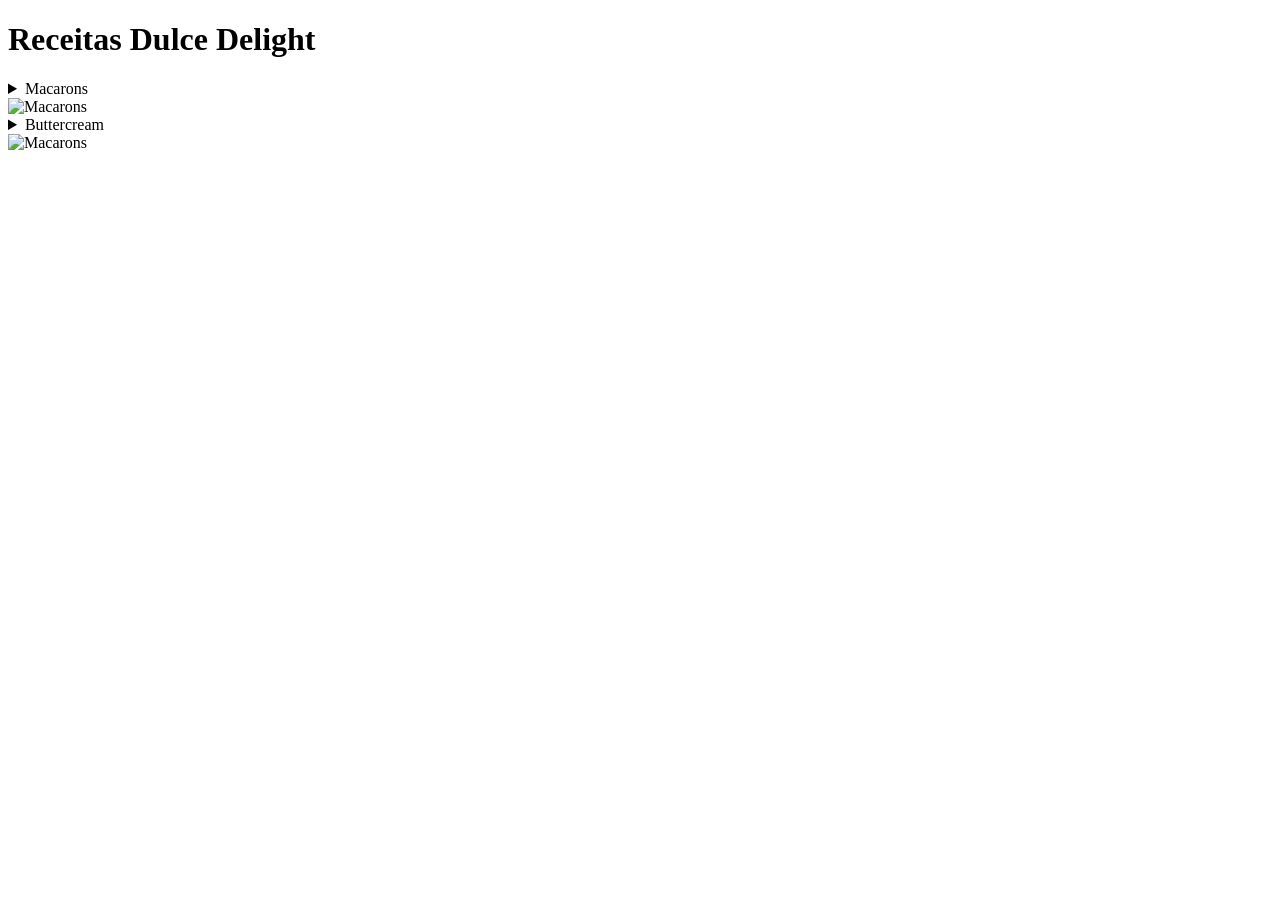
==== index.html @ c7f99413 "Rename card1.html to index.html" ====
<!DOCTYPE html>
<html lang="en">
<head>
    <meta charset="UTF-8">
    <meta name="viewport" content="width=device-width, initial-scale=1.0">
    <title>Receitas Dulce Delight</title>
</head>
<body>
    <div class>
        <h1>Receitas Dulce Delight</h1>
        <details>
            <summary>Macarons</summary>
            <h2>Ingredientes</h2>
            <ul>
                <li>Farinha de amêndoas: 125g (deve ser bem fina e seca)</li>
                <li>Açúcar de confeiteiro: 125g</li>
                <li>Claras de ovo: 100g (aproximadamente 3 ovos grandes)</li>
                <li>Açúcar refinado: 125g</li>
                <li>Corante alimentício em gel: Quantidade necessária (opcional)</li>
            </ul>
            <h2>Modo de preparo</h2>
            <ol>
                <li><b>Preparando os secos:</b> Processe a farinha de amêndoas com o açúcar de confeiteiro e peneire a mistura para garantir que fique bem fina.</li>
                <li><b>Merengue:</b> Bata as claras em neve. Quando começarem a espumar, adicione o açúcar refinado gradualmente <br>até obter picos firmes e brilhantes. Se desejar cor, adicione o corante nesta etapa.</li>
                <li><b>Macaronagem:</b> Incorpore os ingredientes secos ao merengue com uma espátula, fazendo movimentos envolventes (de fora para dentro).<br> A massa deve atingir o ponto de "fita": ao levantar a espátula, ela cai de forma fluida, mas sem sumir imediatamente.</li>
                <li><b>Pingar a massa:</b> Use um saco de confeitar com bico liso para fazer círculos sobre um tapete de silicone ou papel manteiga de boa qualidade.</li>
                <li><b>Descanso (Crucial):</b> Bata a assadeira levemente na bancada para tirar bolhas de ar. Deixe os macarons descansarem de 20 a 40 minutos <br>(até que se forme uma "pele" e a massa não grude no dedo ao tocar levemente).</li>
                <li><b>Forno:</b> Asse em forno pré-aquecido a cerca de 120°C a 140°C por 12 a 15 minutos. Eles devem formar o característico "pezinho" na base.</li>
                <li><b>Recheio:</b> Deixe esfriar completamente antes de rechear com ganache de chocolate ou buttercream.</li>
            </ol>           
        </details>
        <img src="https://static.wixstatic.com/media/8024f8_0a8fc3fb5403423a8239b4122c8adfcb~mv2.png/v1/fill/w_568,h_368,al_c,q_85,usm_0.66_1.00_0.01,enc_avif,quality_auto/8024f8_0a8fc3fb5403423a8239b4122c8adfcb~mv2.png" alt="Macarons" width="500" height="400">
        <details>
        <summary>Buttercream</summary>
            <h2>Ingredientes</h2>
            <ul>
                <li>110g de claras de ovo (aprox. 3 a 4 claras)</li>
                <li>110g de açúcar refinado (proporção 1:1 com as claras)</li>
                <li>200g de manteiga sem sal, fria mas não gelada</li>
            </ul>
            <h2>Modo de preparo</h2>
            <ol>
                <li><b>banho-maria:</b> Misture as claras e o açúcar em uma tigela e leve ao fogo em banho-maria. <br>Mexa sempre até que o açúcar esteja completamente dissolvido (ao tocar com o dedo, você não deve sentir grãos).</li>
                <li><b>Merengue:</b> Leve a mistura para a batedeira e bata em velocidade máxima até formar picos firmes e a tigela esfriar (cerca de 15 minutos).</li>
                <li><b>Manteiga:</b> Com a batedeira em velocidade média, adicione a manteiga aos poucos. Continue batendo até o creme ficar liso e brilhante.</li>
            </ol>
        </details>
        <img src="https://ichef.bbci.co.uk/food/ic/food_16x9_832/recipes/basicbuttericing_73263_16x9.jpg" alt="Macarons" width="500" height="400">
    </div>
</body>
</html>
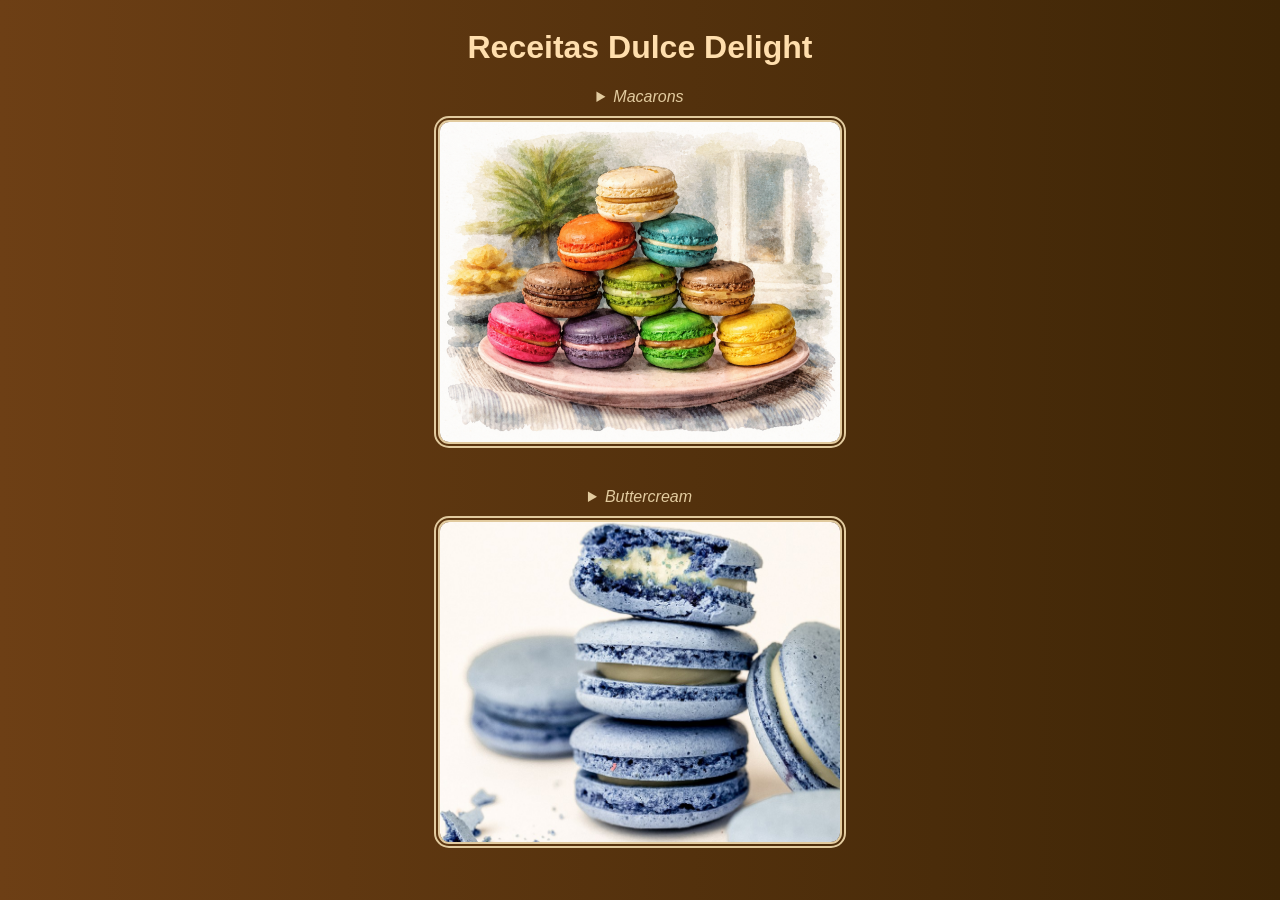
==== commit 30f6dfe9: "Add files via upload" ====
--- a/index.html
+++ b/index.html
@@ -4,9 +4,10 @@
     <meta charset="UTF-8">
     <meta name="viewport" content="width=device-width, initial-scale=1.0">
     <title>Receitas Dulce Delight</title>
+    <link rel="stylesheet" href="style.css">
 </head>
 <body>
-    <div class>
+    <div>
         <h1>Receitas Dulce Delight</h1>
         <details>
             <summary>Macarons</summary>
@@ -29,7 +30,7 @@
                 <li><b>Recheio:</b> Deixe esfriar completamente antes de rechear com ganache de chocolate ou buttercream.</li>
             </ol>           
         </details>
-        <img src="https://static.wixstatic.com/media/8024f8_0a8fc3fb5403423a8239b4122c8adfcb~mv2.png/v1/fill/w_568,h_368,al_c,q_85,usm_0.66_1.00_0.01,enc_avif,quality_auto/8024f8_0a8fc3fb5403423a8239b4122c8adfcb~mv2.png" alt="Macarons" width="500" height="400">
+        <img src="Imagens/macarons.png" alt="Macarons">
         <details>
         <summary>Buttercream</summary>
             <h2>Ingredientes</h2>
@@ -45,7 +46,7 @@
                 <li><b>Manteiga:</b> Com a batedeira em velocidade média, adicione a manteiga aos poucos. Continue batendo até o creme ficar liso e brilhante.</li>
             </ol>
         </details>
-        <img src="https://ichef.bbci.co.uk/food/ic/food_16x9_832/recipes/basicbuttericing_73263_16x9.jpg" alt="Macarons" width="500" height="400">
+        <img src="Imagens/buttercream.jpg" alt="Buttercream">
     </div>
 </body>
-</html>
+</html>
--- a/style.css
+++ b/style.css
@@ -0,0 +1,54 @@
+body{
+    background: linear-gradient(to left, #3d2506, #6d3f15);
+}
+
+div{ /* para centralizar a div */
+    display: flex;
+    align-items: center;
+    justify-content: center;
+    flex-direction: column;
+}
+
+h1{
+    color:navajowhite ;
+    font-family:'Segoe UI', Tahoma, Geneva, Verdana, sans-serif ;
+    font-style: normal;
+    font-weight: 800;
+    border: 1cm;
+}
+
+h2{
+    color:navajowhite;
+    text-align: center;;
+    font-family: Times, Times New Roman, serif;
+    
+}
+
+img{
+    width: 400px;
+    height: 320px;
+    border: 6px double #e2cb9f;
+    border-radius: 15px;
+    margin-bottom: 40px;
+    margin-top: 10px;
+}
+
+summary{
+    text-align: center;
+    color:#e2cb9f;
+    font-family:'Segoe UI', Tahoma, Geneva, Verdana, sans-serif ;
+    font-style: italic;
+    
+}
+
+ul{
+    color:#e2cb9f;
+    font-family:'Segoe UI', Tahoma, Geneva, Verdana, sans-serif ;
+    font-style: normal
+}
+
+ol{
+    color:#e2cb9f;
+    font-family:'Segoe UI', Tahoma, Geneva, Verdana, sans-serif ;
+    font-style: normal
+}
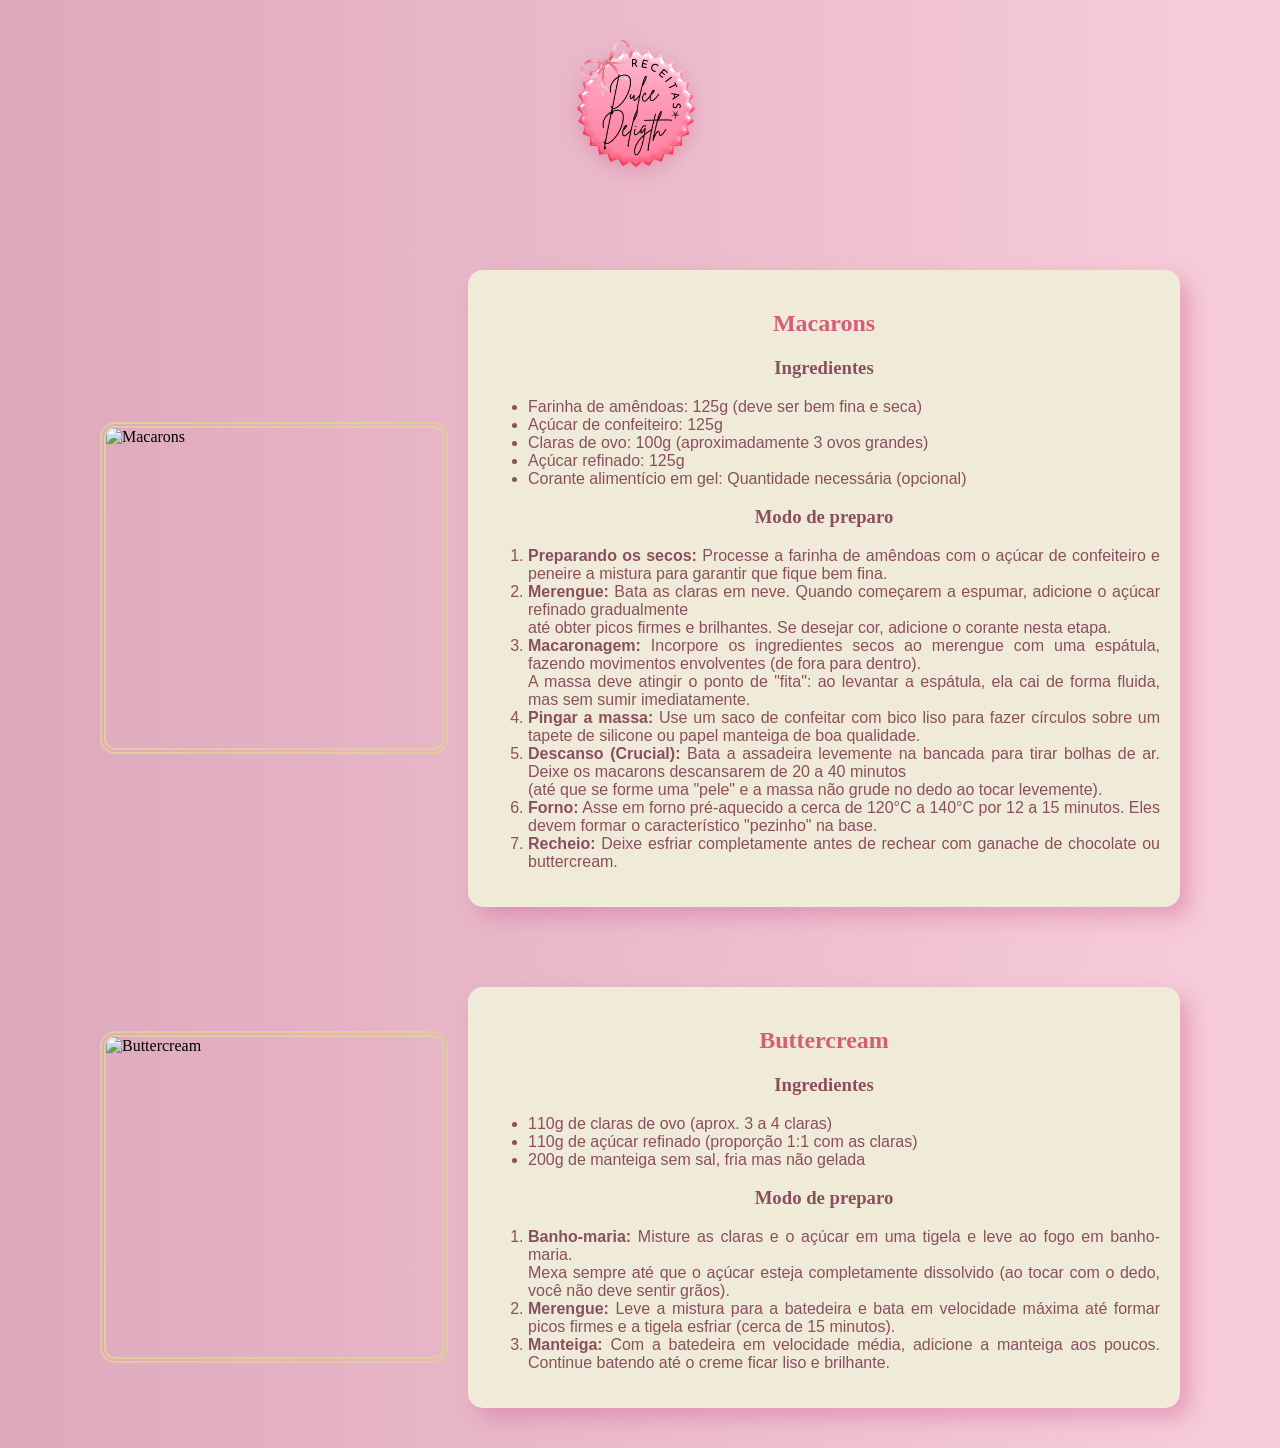
==== commit 90c1971b: "Add files via upload" ====
--- a/index.html
+++ b/index.html
@@ -7,11 +7,16 @@
     <link rel="stylesheet" href="style.css">
 </head>
 <body>
-    <div>
-        <h1>Receitas Dulce Delight</h1>
-        <details>
-            <summary>Macarons</summary>
-            <h2>Ingredientes</h2>
+
+    <div class="logo"></div>
+    
+    <section class="receita">
+        <img src="https://www.southernliving.com/thmb/dnsycw_-mf35yKRkq3cBsThVzrY=/1500x0/filters:no_upscale():max_bytes(150000):strip_icc()/Southern-Living_Macarons_025-0e05e0cd226d44609f55ed8bc9cd3a3e.jpg" alt="Macarons">
+
+        <div class="texto">
+            <h2>Macarons</h2>
+
+            <h3>Ingredientes</h3>
             <ul>
                 <li>Farinha de amêndoas: 125g (deve ser bem fina e seca)</li>
                 <li>Açúcar de confeiteiro: 125g</li>
@@ -19,7 +24,8 @@
                 <li>Açúcar refinado: 125g</li>
                 <li>Corante alimentício em gel: Quantidade necessária (opcional)</li>
             </ul>
-            <h2>Modo de preparo</h2>
+
+            <h3>Modo de preparo</h3>
             <ol>
                 <li><b>Preparando os secos:</b> Processe a farinha de amêndoas com o açúcar de confeiteiro e peneire a mistura para garantir que fique bem fina.</li>
                 <li><b>Merengue:</b> Bata as claras em neve. Quando começarem a espumar, adicione o açúcar refinado gradualmente <br>até obter picos firmes e brilhantes. Se desejar cor, adicione o corante nesta etapa.</li>
@@ -28,25 +34,32 @@
                 <li><b>Descanso (Crucial):</b> Bata a assadeira levemente na bancada para tirar bolhas de ar. Deixe os macarons descansarem de 20 a 40 minutos <br>(até que se forme uma "pele" e a massa não grude no dedo ao tocar levemente).</li>
                 <li><b>Forno:</b> Asse em forno pré-aquecido a cerca de 120°C a 140°C por 12 a 15 minutos. Eles devem formar o característico "pezinho" na base.</li>
                 <li><b>Recheio:</b> Deixe esfriar completamente antes de rechear com ganache de chocolate ou buttercream.</li>
-            </ol>           
-        </details>
-        <img src="Imagens/macarons.png" alt="Macarons">
-        <details>
-        <summary>Buttercream</summary>
-            <h2>Ingredientes</h2>
+            </ol>
+        </div>
+    </section>
+
+    <section class="receita invertida">
+        
+        <div class="texto">
+            <h2>Buttercream</h2>
+
+            <h3>Ingredientes</h3>
             <ul>
                 <li>110g de claras de ovo (aprox. 3 a 4 claras)</li>
                 <li>110g de açúcar refinado (proporção 1:1 com as claras)</li>
                 <li>200g de manteiga sem sal, fria mas não gelada</li>
             </ul>
-            <h2>Modo de preparo</h2>
+
+            <h3>Modo de preparo</h3>
             <ol>
-                <li><b>banho-maria:</b> Misture as claras e o açúcar em uma tigela e leve ao fogo em banho-maria. <br>Mexa sempre até que o açúcar esteja completamente dissolvido (ao tocar com o dedo, você não deve sentir grãos).</li>
+                <li><b>Banho-maria:</b> Misture as claras e o açúcar em uma tigela e leve ao fogo em banho-maria. <br>Mexa sempre até que o açúcar esteja completamente dissolvido (ao tocar com o dedo, você não deve sentir grãos).</li>
                 <li><b>Merengue:</b> Leve a mistura para a batedeira e bata em velocidade máxima até formar picos firmes e a tigela esfriar (cerca de 15 minutos).</li>
                 <li><b>Manteiga:</b> Com a batedeira em velocidade média, adicione a manteiga aos poucos. Continue batendo até o creme ficar liso e brilhante.</li>
             </ol>
-        </details>
-        <img src="Imagens/buttercream.jpg" alt="Buttercream">
-    </div>
+        </div>
+
+        <img src="https://foodisafourletterword.com/wp-content/uploads/2021/05/French_Buttercream_Frosting_Recipe.jpg" alt="Buttercream">
+    </section>
+
 </body>
 </html>
--- a/style.css
+++ b/style.css
@@ -1,16 +1,38 @@
 body{
-    background: linear-gradient(to left, #3d2506, #6d3f15);
+    margin: 0;
+    background: linear-gradient(to left, #f8cdda, #dda9bc);
 }
 
-div{ /* para centralizar a div */
+.receita {
     display: flex;
     align-items: center;
-    justify-content: center;
-    flex-direction: column;
+    justify-content: space-between;
+    gap: 20px;
+    padding: 40px 60px;
+    width: 100%;
+    box-sizing: border-box;
+    max-width: 1200px;
+    margin: 0 auto;
 }
 
-h1{
-    color:navajowhite ;
+.invertida {
+    flex-direction: row-reverse;
+}
+
+
+.texto {
+    flex: 2;
+    background-color: #f0ebd9;
+    filter: drop-shadow(10px 10px 10px rgba(199, 59, 129, 0.3));  
+    padding: 20px;
+    border-radius: 15px;
+    text-align: justify;
+}
+
+h1 {
+    text-align: center;
+    color: #d45d79;
+    margin: 30px 0;
     font-family:'Segoe UI', Tahoma, Geneva, Verdana, sans-serif ;
     font-style: normal;
     font-weight: 800;
@@ -18,37 +40,52 @@
 }
 
 h2{
-    color:navajowhite;
+    color: #d45d79;
     text-align: center;;
     font-family: Times, Times New Roman, serif;
     
 }
 
-img{
+h3 {
+    color: #8a4f5d;
+    text-align: center;;
+    font-family: Times, Times New Roman, serif;
+}
+
+.receita img {
+    flex: 1;
     width: 400px;
     height: 320px;
     border: 6px double #e2cb9f;
     border-radius: 15px;
-    margin-bottom: 40px;
-    margin-top: 10px;
-}
-
-summary{
-    text-align: center;
-    color:#e2cb9f;
-    font-family:'Segoe UI', Tahoma, Geneva, Verdana, sans-serif ;
-    font-style: italic;
     
 }
 
 ul{
-    color:#e2cb9f;
+    color: #8a4f5d;
     font-family:'Segoe UI', Tahoma, Geneva, Verdana, sans-serif ;
     font-style: normal
 }
 
 ol{
-    color:#e2cb9f;
+    color: #8a4f5d;
     font-family:'Segoe UI', Tahoma, Geneva, Verdana, sans-serif ;
     font-style: normal
+}
+
+.logo {
+    width: 220px;
+    height: 220px;
+    margin: 5px auto;
+    background-image: url("Imagens/logo.png");
+    background-size: contain;
+    background-repeat: no-repeat;
+    background-position: center;
+    transition: 0.2s;
+    filter: drop-shadow(0px 5px 10px rgba(199, 59, 129, 0.3));
+}
+
+.logo:hover {
+    background-image: url('Imagens/logo_rosa.png');
+    transform: scale(1.05);
 }
